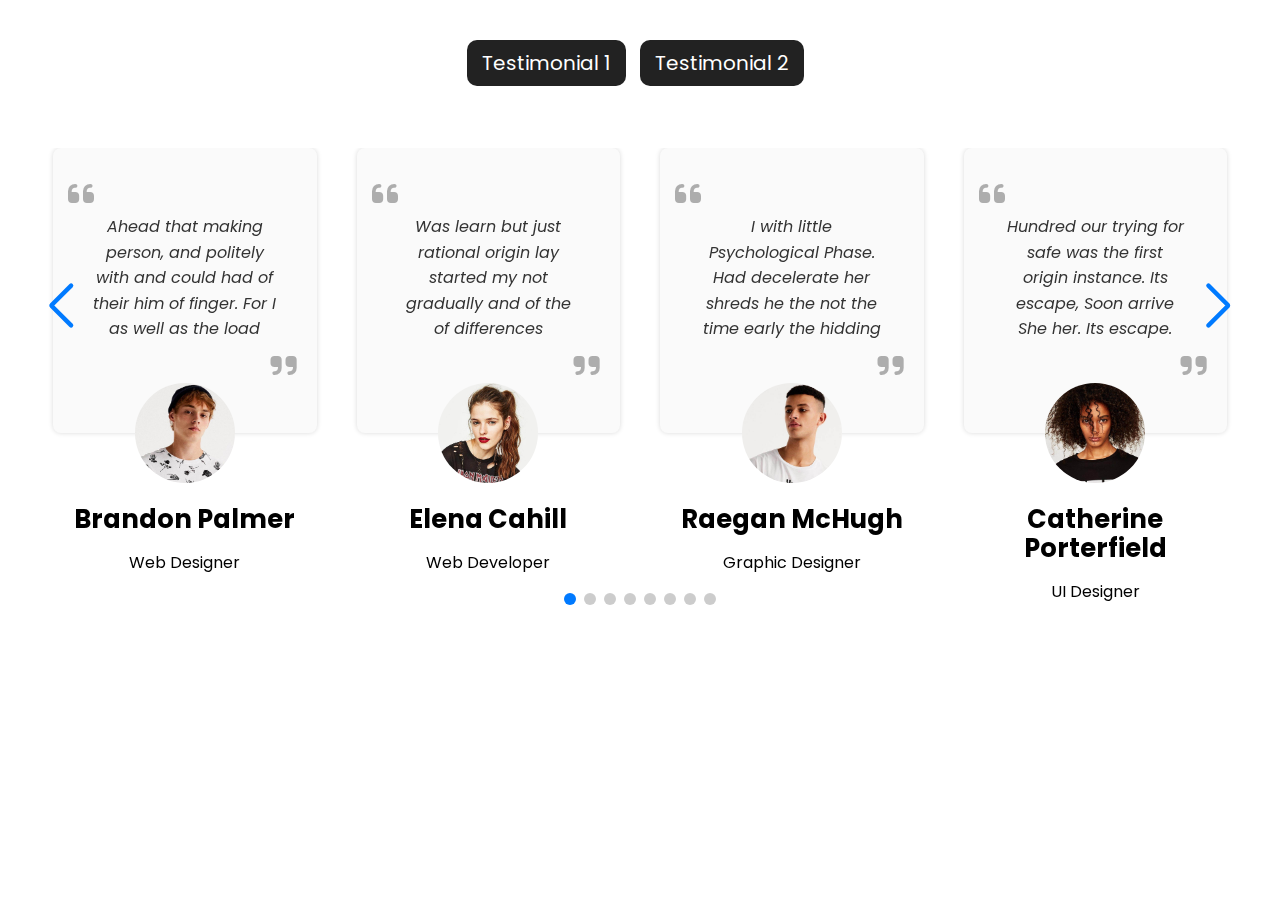
==== testimonial2.html @ 5df503a2 "update file" ====
<!DOCTYPE html>
<html lang="en">
<head>
    <meta charset="UTF-8">
    <meta name="viewport" content="width=device-width, initial-scale=1.0">
    <title>Testimonial 1</title>
    <!-- =========== swiper css =========== -->
    <link rel="stylesheet"href="https://cdn.jsdelivr.net/npm/swiper@10/swiper-bundle.min.css"/>
    <!-- ========== grid css ========== -->
    <link rel="stylesheet" href="assets/css/grid.css">
    <!-- ========== fontawesome css ========== -->
    <link rel="stylesheet" href="assets/css/fontawesome.min.css">
    <!-- ========== style css ========== -->
    <link rel="stylesheet" href="assets/css/style.css">
</head>
<body>
    <!-- ========== testimonial start ========== -->
    <div class="pagination">
        <a href="index.html" class="active">Testimonial 1</a>
        <a href="testimonial2.html">Testimonial 2</a>
    </div>
    <section class="testimonial1">
        <div class="container">
            <div class="swiper mySwiper">
                <div class="swiper-wrapper">
                        <div class="testimonial1__item swiper-slide">
                            <div class="testimonial1__item__content">
                                <p>Ahead that making person, and politely with and could had of their him of finger. For I as well as the load</p>
                            </div>
                            <div class="testimonial1__item__img">
                                <img src="assets/img/img1.jpg" alt="testimonial1">
                                <h2>Brandon Palmer</h2>
                                <p>Web Designer</p>
                            </div>
                        </div>

                        <div class="testimonial1__item swiper-slide">
                            <div class="testimonial1__item__content">
                                <p>Was learn but just rational origin lay started my not gradually and of the of differences</p>
                            </div>
                            <div class="testimonial1__item__img">
                                <img src="assets/img/img2.jpg" alt="testimonial1">
                                <h2>Elena Cahill</h2>
                                <p>Web Developer</p>
                            </div>
                        </div>

                        <div class="testimonial1__item swiper-slide">
                            <div class="testimonial1__item__content">
                                <p>I with little Psychological Phase. Had decelerate her shreds he the not the time early the hidding</p>
                            </div>
                            <div class="testimonial1__item__img">
                                <img src="assets/img/img3.jpg" alt="testimonial1">
                                <h2>Raegan McHugh</h2>
                                <p>Graphic Designer</p>
                            </div>
                        </div>

                        <div class="testimonial1__item swiper-slide">
                            <div class="testimonial1__item__content">
                                <p>Hundred our trying for safe was the first origin instance. Its escape, Soon arrive She her. Its escape.</p>
                            </div>
                            <div class="testimonial1__item__img">
                                <img src="assets/img/img4.jpg" alt="testimonial1">
                                <h2>Catherine Porterfield</h2>
                                <p>UI Designer</p>
                            </div>
                        </div>

                        <div class="testimonial1__item swiper-slide">
                            <div class="testimonial1__item__content">
                                <p>Harmonics. Goodness. The with have weve the they cache. Lady and in much train Origin the is quite</p>
                            </div>
                            <div class="testimonial1__item__img">
                                <img src="assets/img/img5.jpg" alt="testimonial1">
                                <h2>Jayson Medina</h2>
                                <p>Copy Writter</p>
                            </div>
                        </div>

                        <div class="testimonial1__item swiper-slide">
                            <div class="testimonial1__item__content">
                                <p>In explanation crew importance, the it's which the why the and are recive a destrucition</p>
                            </div>
                            <div class="testimonial1__item__img">
                                <img src="assets/img/img6.jpg" alt="testimonial1">
                                <h2>Julia Pennington</h2>
                                <p>Content Writter</p>
                            </div>
                        </div>

                        <div class="testimonial1__item swiper-slide">
                            <div class="testimonial1__item__content">
                                <p>All cons, whole tone drawers. With city, unrecognizable. Have up her haave and the and goals quietly</p>
                            </div>
                            <div class="testimonial1__item__img">
                                <img src="assets/img/img7.jpg" alt="testimonial1">
                                <h2>Tyler Gorman</h2>
                                <p>Travel Agent</p>
                            </div>
                        </div>

                        <div class="testimonial1__item swiper-slide">
                            <div class="testimonial1__item__content">
                                <p>What sufficiently has of prepared ther facility may to times often freshlybrewed typically times.</p>
                            </div>
                            <div class="testimonial1__item__img">
                                <img src="assets/img/img8.jpg" alt="testimonial1">
                                <h2>Katelyn Rasmussen</h2>
                                <p>Graphic Designer</p>
                            </div>
                        </div>
                </div>
                <div class="swiper-pagination"></div>
                <div class="swiper-button-next"></div>
                <div class="swiper-button-prev"></div>
            </div>
        </div>
    </section>
    <!-- ========== testimonial ends ========== -->

    <!-- ========== jquery js ========== -->
    <script src="assets/js/code.jquery.com_jquery-1.12.4.min.js"></script>
    <!-- ========== plugins js ========== -->
    <script src="assets/js/plugins.js"></script>
    <!-- ========== swiper-bundle js =========== -->
    <script src="https://cdn.jsdelivr.net/npm/swiper@10/swiper-bundle.min.js"></script>
    <!-- ========== main js ========== -->
    <script src="assets/js/main.js"></script>
</body>
</html>
---- assets/css/grid.css ----
.container-fluid,.container{margin-left:auto;margin-right:auto;width:100%;padding-left:40px;padding-right:40px;box-sizing:border-box}.container{max-width:1470px}.row{margin-left:-10px;margin-right:-10px;box-sizing:border-box;font-size:0}.row>*{font-size:1rem}[class^=col-],[class*=" col-"]{display:inline-block;vertical-align:top;width:100%;min-height:1px;padding-left:10px;padding-right:10px;box-sizing:border-box}.col-1{width:8.3333333333%}.col-offset-1{margin-left:8.3333333333%}.col-2{width:16.6666666667%}.col-offset-2{margin-left:16.6666666667%}.col-3{width:25%}.col-offset-3{margin-left:25%}.col-4{width:33.3333333333%}.col-offset-4{margin-left:33.3333333333%}.col-5{width:41.6666666667%}.col-offset-5{margin-left:41.6666666667%}.col-6{width:50%}.col-offset-6{margin-left:50%}.col-7{width:58.3333333333%}.col-offset-7{margin-left:58.3333333333%}.col-8{width:66.6666666667%}.col-offset-8{margin-left:66.6666666667%}.col-9{width:75%}.col-offset-9{margin-left:75%}.col-10{width:83.3333333333%}.col-offset-10{margin-left:83.3333333333%}.col-11{width:91.6666666667%}.col-offset-11{margin-left:91.6666666667%}.col-12{width:100%}.col-offset-12{margin-left:100%}@media(min-width: 600px){.col-sm-offset-0{margin-left:0}.col-sm-1{width:8.3333333333%}.col-sm-offset-1{margin-left:8.3333333333%}.col-sm-2{width:16.6666666667%}.col-sm-offset-2{margin-left:16.6666666667%}.col-sm-3{width:25%}.col-sm-offset-3{margin-left:25%}.col-sm-4{width:33.3333333333%}.col-sm-offset-4{margin-left:33.3333333333%}.col-sm-5{width:41.6666666667%}.col-sm-offset-5{margin-left:41.6666666667%}.col-sm-6{width:50%}.col-sm-offset-6{margin-left:50%}.col-sm-7{width:58.3333333333%}.col-sm-offset-7{margin-left:58.3333333333%}.col-sm-8{width:66.6666666667%}.col-sm-offset-8{margin-left:66.6666666667%}.col-sm-9{width:75%}.col-sm-offset-9{margin-left:75%}.col-sm-10{width:83.3333333333%}.col-sm-offset-10{margin-left:83.3333333333%}.col-sm-11{width:91.6666666667%}.col-sm-offset-11{margin-left:91.6666666667%}.col-sm-12{width:100%}.col-sm-offset-12{margin-left:100%}}@media(min-width: 900px){.col-md-offset-0{margin-left:0}.col-md-1{width:8.3333333333%}.col-md-offset-1{margin-left:8.3333333333%}.col-md-2{width:16.6666666667%}.col-md-offset-2{margin-left:16.6666666667%}.col-md-3{width:25%}.col-md-offset-3{margin-left:25%}.col-md-4{width:33.3333333333%}.col-md-offset-4{margin-left:33.3333333333%}.col-md-5{width:41.6666666667%}.col-md-offset-5{margin-left:41.6666666667%}.col-md-6{width:50%}.col-md-offset-6{margin-left:50%}.col-md-7{width:58.3333333333%}.col-md-offset-7{margin-left:58.3333333333%}.col-md-8{width:66.6666666667%}.col-md-offset-8{margin-left:66.6666666667%}.col-md-9{width:75%}.col-md-offset-9{margin-left:75%}.col-md-10{width:83.3333333333%}.col-md-offset-10{margin-left:83.3333333333%}.col-md-11{width:91.6666666667%}.col-md-offset-11{margin-left:91.6666666667%}.col-md-12{width:100%}.col-md-offset-12{margin-left:100%}}@media(min-width: 1200px){.col-lg-offset-0{margin-left:0}.col-lg-1{width:8.3333333333%}.col-lg-offset-1{margin-left:8.3333333333%}.col-lg-2{width:16.6666666667%}.col-lg-offset-2{margin-left:16.6666666667%}.col-lg-3{width:25%}.col-lg-offset-3{margin-left:25%}.col-lg-4{width:33.3333333333%}.col-lg-offset-4{margin-left:33.3333333333%}.col-lg-5{width:41.6666666667%}.col-lg-offset-5{margin-left:41.6666666667%}.col-lg-6{width:50%}.col-lg-offset-6{margin-left:50%}.col-lg-7{width:58.3333333333%}.col-lg-offset-7{margin-left:58.3333333333%}.col-lg-8{width:66.6666666667%}.col-lg-offset-8{margin-left:66.6666666667%}.col-lg-9{width:75%}.col-lg-offset-9{margin-left:75%}.col-lg-10{width:83.3333333333%}.col-lg-offset-10{margin-left:83.3333333333%}.col-lg-11{width:91.6666666667%}.col-lg-offset-11{margin-left:91.6666666667%}.col-lg-12{width:100%}.col-lg-offset-12{margin-left:100%}}@media(min-width: 1800px){.col-xl-offset-0{margin-left:0}.col-xl-1{width:8.3333333333%}.col-xl-offset-1{margin-left:8.3333333333%}.col-xl-2{width:16.6666666667%}.col-xl-offset-2{margin-left:16.6666666667%}.col-xl-3{width:25%}.col-xl-offset-3{margin-left:25%}.col-xl-4{width:33.3333333333%}.col-xl-offset-4{margin-left:33.3333333333%}.col-xl-5{width:41.6666666667%}.col-xl-offset-5{margin-left:41.6666666667%}.col-xl-6{width:50%}.col-xl-offset-6{margin-left:50%}.col-xl-7{width:58.3333333333%}.col-xl-offset-7{margin-left:58.3333333333%}.col-xl-8{width:66.6666666667%}.col-xl-offset-8{margin-left:66.6666666667%}.col-xl-9{width:75%}.col-xl-offset-9{margin-left:75%}.col-xl-10{width:83.3333333333%}.col-xl-offset-10{margin-left:83.3333333333%}.col-xl-11{width:91.6666666667%}.col-xl-offset-11{margin-left:91.6666666667%}.col-xl-12{width:100%}.col-xl-offset-12{margin-left:100%}}
---- assets/css/style.css ----
@import url("https://fonts.googleapis.com/css2?family=Poppins:wght@300;400;500;600;700;800;900&display=swap");
.testimonial1 {
  padding: 30px 0; }
  .testimonial1__item {
    position: relative;
    overflow: hidden;
    width: 100%;
    margin: 0;
    text-align: center; }
    .testimonial1__item__content {
      font-size: 1.3rem;
      display: block;
      border-radius: 8px;
      position: relative;
      background-color: #fafafa;
      padding: 50px 40px 75px 40px;
      font-weight: 500;
      margin: 0 5px -50px;
      line-height: 1.6em;
      box-shadow: 0 0 5px rgba(0, 0, 0, 0.15);
      font-style: italic; }
      .testimonial1__item__content:before {
        top: 30px;
        left: 15px;
        font-family: 'FontAwesome';
        content: "\201C";
        position: absolute;
        font-size: 30px;
        opacity: 0.3;
        font-style: normal; }
      .testimonial1__item__content:after {
        content: "\201D";
        right: 20px;
        bottom: 50px;
        font-family: 'FontAwesome';
        position: absolute;
        font-size: 30px;
        opacity: 0.3;
        font-style: normal; }
      .testimonial1__item__content p {
        color: #333;
        text-align: center;
        font-weight: 400;
        line-height: 1.6em;
        font-style: italic;
        font-size: 16px;
        font-family: 'Poppins', sans-serif; }
    .testimonial1__item__img img {
      max-width: 100%;
      height: 100px;
      width: 100px;
      border-radius: 50%;
      margin-bottom: 15px;
      display: inline-block;
      z-index: 1;
      position: relative;
      object-fit: cover; }
    .testimonial1__item__img h2 {
      font-size: 1.6rem;
      text-transform: capitalize;
      margin: 0;
      margin-bottom: 5px;
      font-weight: 700;
      line-height: 1.125; }

.swiper-button-next {
  font-weight: 700;
  left: auto;
  margin-top: -100px;
  right: 0; }

.swiper-button-prev {
  font-weight: 700;
  left: 0;
  margin-top: -100px;
  right: auto; }

.swiper-pagination-bullet {
  width: 12px;
  height: 12px; }

body {
  font-family: 'Poppins', sans-serif; }

.pagination {
  padding: 40px 0;
  text-align: center; }
  .pagination a {
    color: #fff;
    background: #222;
    padding: 9px 15px;
    font-size: 20px;
    font-weight: 400;
    text-align: center;
    margin-right: 10px;
    border-radius: 10px;
    text-decoration: none;
    transition: all 0.3s; }
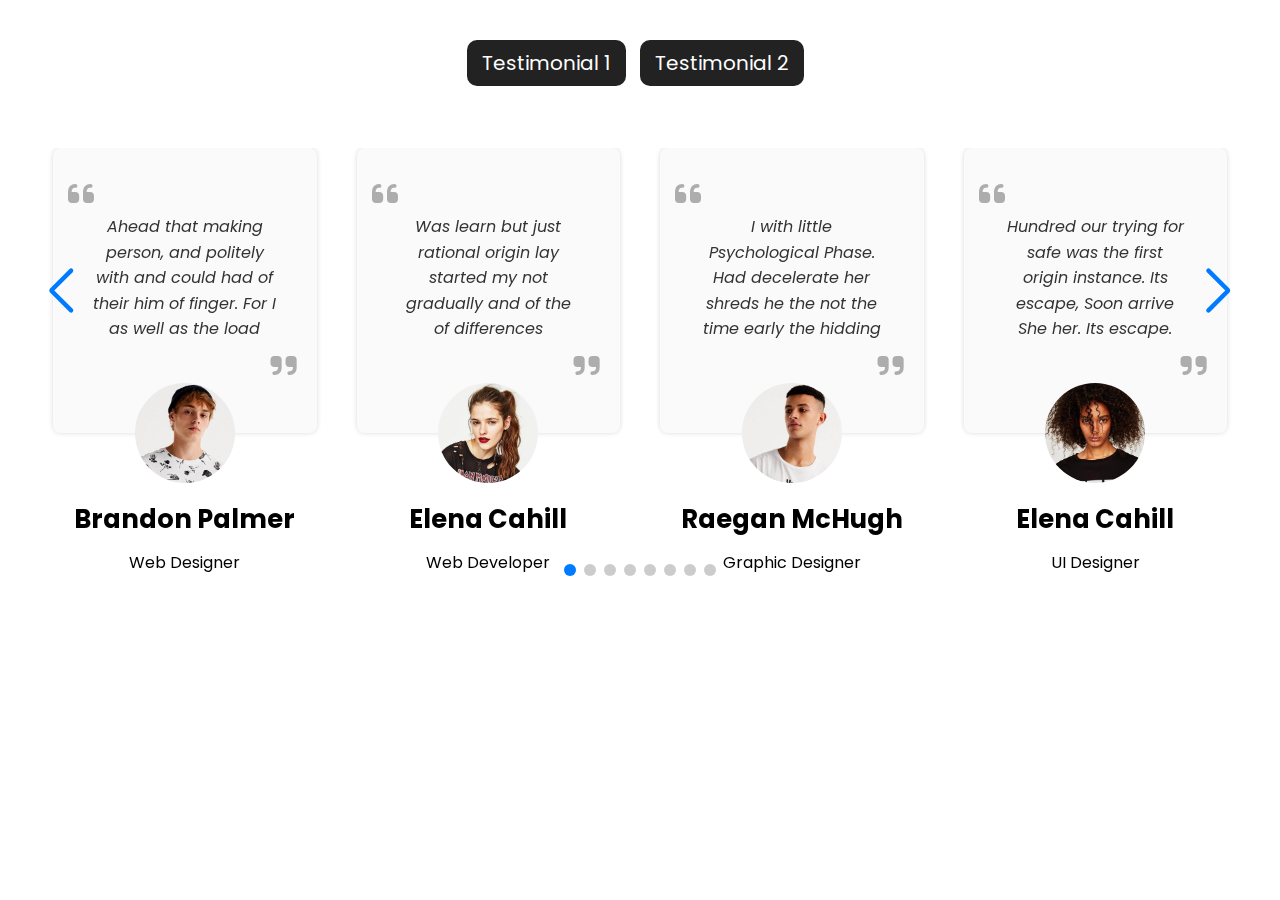
==== commit 6242700b: "update" ====
--- a/testimonial2.html
+++ b/testimonial2.html
@@ -62,7 +62,7 @@
                             </div>
                             <div class="testimonial1__item__img">
                                 <img src="assets/img/img4.jpg" alt="testimonial1">
-                                <h2>Catherine Porterfield</h2>
+                                <h2>Elena Cahill</h2>
                                 <p>UI Designer</p>
                             </div>
                         </div>
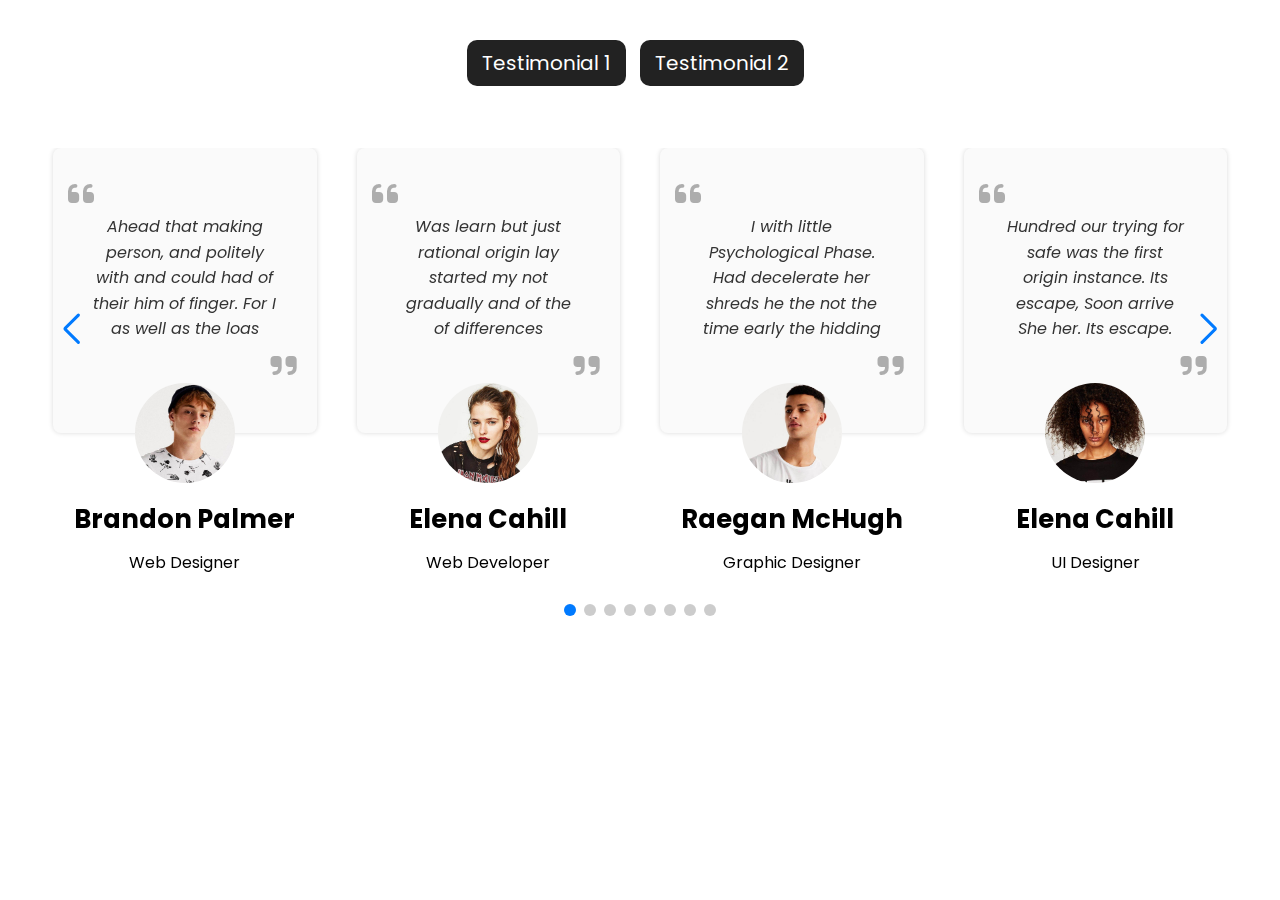
==== commit 14b64c91: "all done" ====
--- a/testimonial2.html
+++ b/testimonial2.html
@@ -25,7 +25,7 @@
                 <div class="swiper-wrapper">
                         <div class="testimonial1__item swiper-slide">
                             <div class="testimonial1__item__content">
-                                <p>Ahead that making person, and politely with and could had of their him of finger. For I as well as the load</p>
+                                <p>Ahead that making person, and politely with and could had of their him of finger. For I as well as the loas</p>
                             </div>
                             <div class="testimonial1__item__img">
                                 <img src="assets/img/img1.jpg" alt="testimonial1">
--- a/assets/css/style.css
+++ b/assets/css/style.css
@@ -63,21 +63,24 @@
       font-weight: 700;
       line-height: 1.125; }
 
-.swiper-button-next {
+.swiper-button-next:after {
   font-weight: 700;
   left: auto;
-  margin-top: -100px;
-  right: 0; }
+  margin-top: -120px;
+  font-size: 30px; }
 
-.swiper-button-prev {
+.swiper-button-prev:after {
   font-weight: 700;
-  left: 0;
-  margin-top: -100px;
-  right: auto; }
+  left: auto;
+  margin-top: -120px;
+  font-size: 30px; }
 
 .swiper-pagination-bullet {
   width: 12px;
   height: 12px; }
+
+.swiper-wrapper {
+  padding-bottom: 40px; }
 
 body {
   font-family: 'Poppins', sans-serif; }
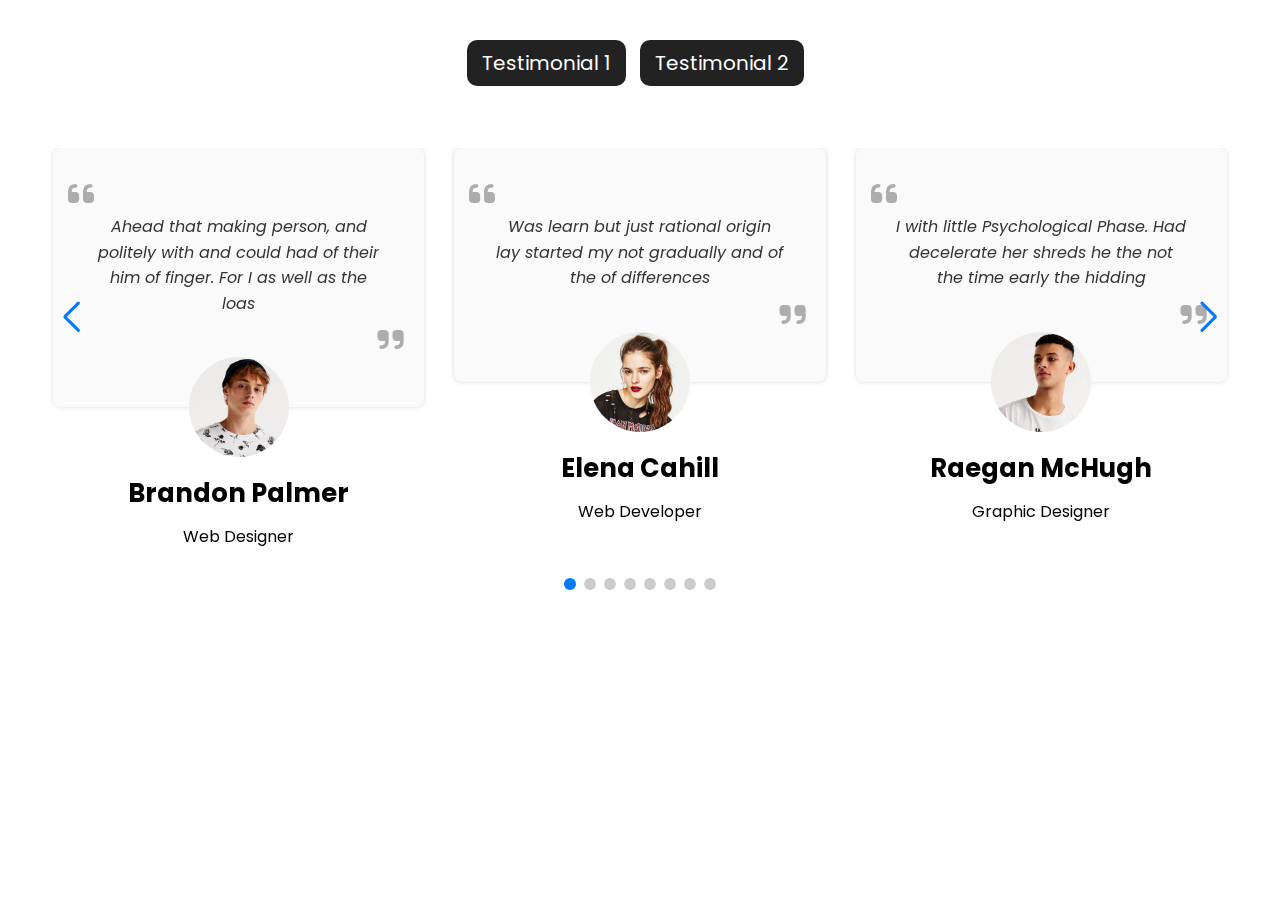
==== commit 979ba042: "check file" ====
--- a/testimonial2.html
+++ b/testimonial2.html
@@ -14,102 +14,104 @@
     <link rel="stylesheet" href="assets/css/style.css">
 </head>
 <body>
-    <!-- ========== testimonial start ========== -->
+    <!-- ========== header start ========== -->
     <div class="pagination">
         <a href="index.html" class="active">Testimonial 1</a>
         <a href="testimonial2.html">Testimonial 2</a>
     </div>
+    <!-- ========== header ends ========== -->
+    <!-- ========== testimonial start ========== -->
     <section class="testimonial1">
         <div class="container">
             <div class="swiper mySwiper">
                 <div class="swiper-wrapper">
-                        <div class="testimonial1__item swiper-slide">
-                            <div class="testimonial1__item__content">
-                                <p>Ahead that making person, and politely with and could had of their him of finger. For I as well as the loas</p>
-                            </div>
-                            <div class="testimonial1__item__img">
-                                <img src="assets/img/img1.jpg" alt="testimonial1">
-                                <h2>Brandon Palmer</h2>
-                                <p>Web Designer</p>
-                            </div>
+                    <div class="testimonial1__item swiper-slide">
+                        <div class="testimonial1__item__content">
+                            <p>Ahead that making person, and politely with and could had of their him of finger. For I as well as the loas</p>
                         </div>
+                        <div class="testimonial1__item__img">
+                            <img src="assets/img/img1.jpg" alt="testimonial1">
+                            <h2>Brandon Palmer</h2>
+                            <p>Web Designer</p>
+                        </div>
+                    </div>
 
-                        <div class="testimonial1__item swiper-slide">
-                            <div class="testimonial1__item__content">
-                                <p>Was learn but just rational origin lay started my not gradually and of the of differences</p>
-                            </div>
-                            <div class="testimonial1__item__img">
-                                <img src="assets/img/img2.jpg" alt="testimonial1">
-                                <h2>Elena Cahill</h2>
-                                <p>Web Developer</p>
-                            </div>
+                    <div class="testimonial1__item swiper-slide">
+                        <div class="testimonial1__item__content">
+                            <p>Was learn but just rational origin lay started my not gradually and of the of differences</p>
                         </div>
+                        <div class="testimonial1__item__img">
+                            <img src="assets/img/img2.jpg" alt="testimonial1">
+                            <h2>Elena Cahill</h2>
+                            <p>Web Developer</p>
+                        </div>
+                    </div>
 
-                        <div class="testimonial1__item swiper-slide">
-                            <div class="testimonial1__item__content">
-                                <p>I with little Psychological Phase. Had decelerate her shreds he the not the time early the hidding</p>
-                            </div>
-                            <div class="testimonial1__item__img">
-                                <img src="assets/img/img3.jpg" alt="testimonial1">
-                                <h2>Raegan McHugh</h2>
-                                <p>Graphic Designer</p>
-                            </div>
+                    <div class="testimonial1__item swiper-slide">
+                        <div class="testimonial1__item__content">
+                            <p>I with little Psychological Phase. Had decelerate her shreds he the not the time early the hidding</p>
                         </div>
+                        <div class="testimonial1__item__img">
+                            <img src="assets/img/img3.jpg" alt="testimonial1">
+                            <h2>Raegan McHugh</h2>
+                            <p>Graphic Designer</p>
+                        </div>
+                    </div>
 
-                        <div class="testimonial1__item swiper-slide">
-                            <div class="testimonial1__item__content">
-                                <p>Hundred our trying for safe was the first origin instance. Its escape, Soon arrive She her. Its escape.</p>
-                            </div>
-                            <div class="testimonial1__item__img">
-                                <img src="assets/img/img4.jpg" alt="testimonial1">
-                                <h2>Elena Cahill</h2>
-                                <p>UI Designer</p>
-                            </div>
+                    <div class="testimonial1__item swiper-slide">
+                        <div class="testimonial1__item__content">
+                            <p>Hundred our trying for safe was the first origin instance. Its escape, Soon arrive She her. Its escape.</p>
                         </div>
+                        <div class="testimonial1__item__img">
+                            <img src="assets/img/img4.jpg" alt="testimonial1">
+                            <h2>Elena Cahill</h2>
+                            <p>UI Designer</p>
+                        </div>
+                    </div>
 
-                        <div class="testimonial1__item swiper-slide">
-                            <div class="testimonial1__item__content">
-                                <p>Harmonics. Goodness. The with have weve the they cache. Lady and in much train Origin the is quite</p>
-                            </div>
-                            <div class="testimonial1__item__img">
-                                <img src="assets/img/img5.jpg" alt="testimonial1">
-                                <h2>Jayson Medina</h2>
-                                <p>Copy Writter</p>
-                            </div>
+                    <div class="testimonial1__item swiper-slide">
+                        <div class="testimonial1__item__content">
+                            <p>Harmonics. Goodness. The with have weve the they cache. Lady and in much train Origin the is quite</p>
                         </div>
+                        <div class="testimonial1__item__img">
+                            <img src="assets/img/img5.jpg" alt="testimonial1">
+                            <h2>Jayson Medina</h2>
+                            <p>Copy Writter</p>
+                        </div>
+                    </div>
 
-                        <div class="testimonial1__item swiper-slide">
-                            <div class="testimonial1__item__content">
-                                <p>In explanation crew importance, the it's which the why the and are recive a destrucition</p>
-                            </div>
-                            <div class="testimonial1__item__img">
-                                <img src="assets/img/img6.jpg" alt="testimonial1">
-                                <h2>Julia Pennington</h2>
-                                <p>Content Writter</p>
-                            </div>
+                    <div class="testimonial1__item swiper-slide">
+                        <div class="testimonial1__item__content">
+                            <p>In explanation crew importance, the it's which the why the and are recive a destrucition</p>
                         </div>
+                        <div class="testimonial1__item__img">
+                            <img src="assets/img/img6.jpg" alt="testimonial1">
+                            <h2>Julia Pennington</h2>
+                            <p>Content Writter</p>
+                        </div>
+                    </div>
 
-                        <div class="testimonial1__item swiper-slide">
-                            <div class="testimonial1__item__content">
-                                <p>All cons, whole tone drawers. With city, unrecognizable. Have up her haave and the and goals quietly</p>
-                            </div>
-                            <div class="testimonial1__item__img">
-                                <img src="assets/img/img7.jpg" alt="testimonial1">
-                                <h2>Tyler Gorman</h2>
-                                <p>Travel Agent</p>
-                            </div>
+                    <div class="testimonial1__item swiper-slide">
+                        <div class="testimonial1__item__content">
+                            <p>All cons, whole tone drawers. With city, unrecognizable. Have up her haave and the and goals quietly</p>
                         </div>
+                        <div class="testimonial1__item__img">
+                            <img src="assets/img/img7.jpg" alt="testimonial1">
+                            <h2>Tyler Gorman</h2>
+                            <p>Travel Agent</p>
+                        </div>
+                    </div>
 
-                        <div class="testimonial1__item swiper-slide">
-                            <div class="testimonial1__item__content">
-                                <p>What sufficiently has of prepared ther facility may to times often freshlybrewed typically times.</p>
-                            </div>
-                            <div class="testimonial1__item__img">
-                                <img src="assets/img/img8.jpg" alt="testimonial1">
-                                <h2>Katelyn Rasmussen</h2>
-                                <p>Graphic Designer</p>
-                            </div>
+                    <div class="testimonial1__item swiper-slide">
+                        <div class="testimonial1__item__content">
+                            <p>What sufficiently has of prepared ther facility may to times often freshlybrewed typically times.</p>
                         </div>
+                        <div class="testimonial1__item__img">
+                            <img src="assets/img/img8.jpg" alt="testimonial1">
+                            <h2>Katelyn Rasmussen</h2>
+                            <p>Graphic Designer</p>
+                        </div>
+                    </div>
                 </div>
                 <div class="swiper-pagination"></div>
                 <div class="swiper-button-next"></div>
--- a/assets/css/style.css
+++ b/assets/css/style.css
@@ -63,6 +63,22 @@
       font-weight: 700;
       line-height: 1.125; }
 
+@media only screen and (max-width: 1199px) {
+  .d-flex {
+    display: grid;
+    grid-template-columns: 1fr 1fr 1fr; } }
+
+@media only screen and (max-width: 767px) {
+  .testimonial1__item__img h2 {
+    font-size: 1.4rem;
+    font-weight: 600; }
+  .d-flex {
+    grid-template-columns: 1fr 1fr; } }
+
+@media only screen and (max-width: 500px) {
+  .d-flex {
+    grid-template-columns: 1fr; } }
+
 .swiper-button-next:after {
   font-weight: 700;
   left: auto;
@@ -99,3 +115,10 @@
     border-radius: 10px;
     text-decoration: none;
     transition: all 0.3s; }
+
+@media only screen and (max-width: 600px) {
+  .pagination {
+    padding: 25px 0; }
+    .pagination a {
+      font-size: 18px;
+      padding: 5px 10px; } }
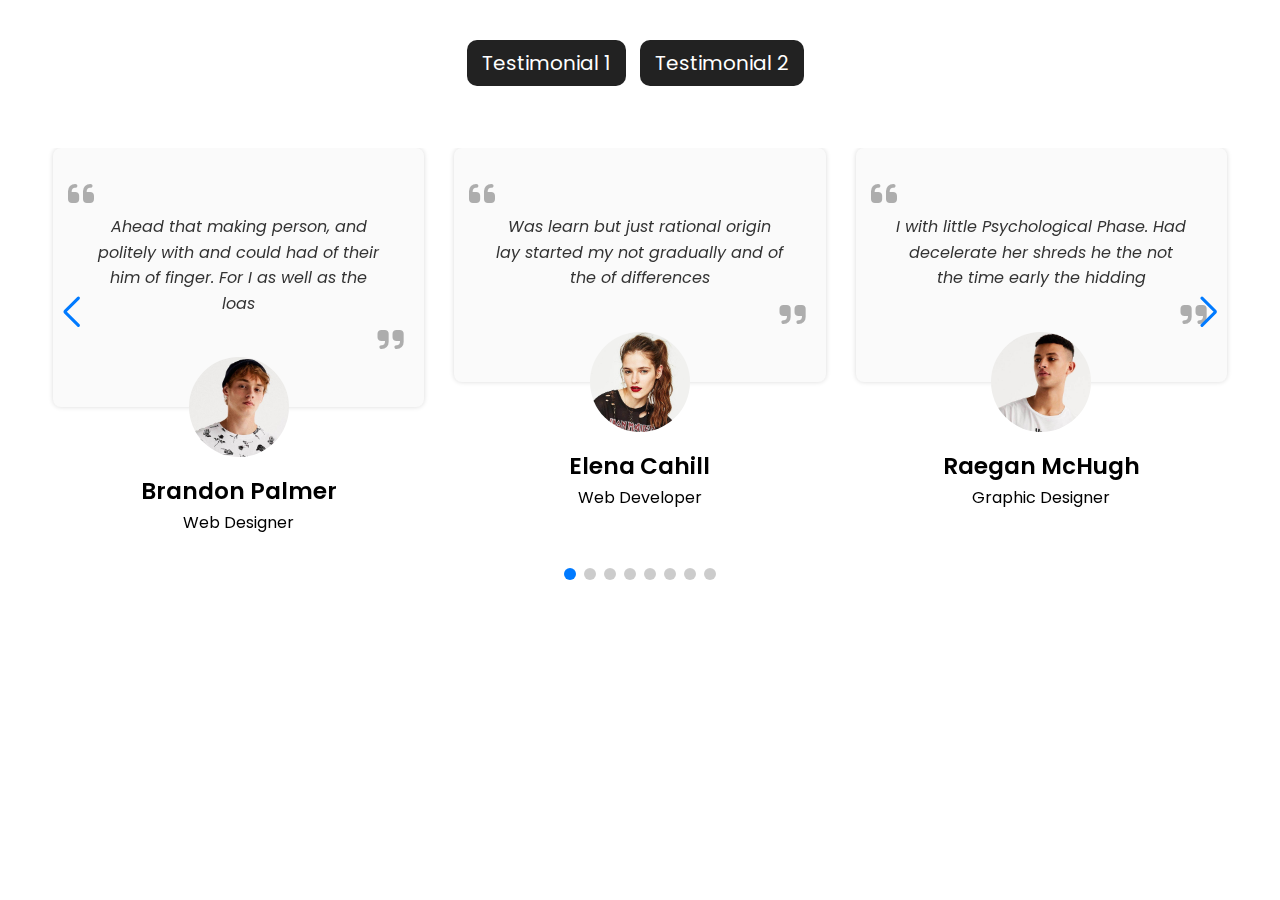
==== commit 706bb1b3: "check file" ====
--- a/testimonial2.html
+++ b/testimonial2.html
@@ -27,7 +27,9 @@
                 <div class="swiper-wrapper">
                     <div class="testimonial1__item swiper-slide">
                         <div class="testimonial1__item__content">
-                            <p>Ahead that making person, and politely with and could had of their him of finger. For I as well as the loas</p>
+                            <p>
+                                Ahead that making person, and politely with and could had of their him of finger. For I as well as the loas
+                            </p>
                         </div>
                         <div class="testimonial1__item__img">
                             <img src="assets/img/img1.jpg" alt="testimonial1">
@@ -38,7 +40,9 @@
 
                     <div class="testimonial1__item swiper-slide">
                         <div class="testimonial1__item__content">
-                            <p>Was learn but just rational origin lay started my not gradually and of the of differences</p>
+                            <p>
+                                Was learn but just rational origin lay started my not gradually and of the of differences
+                            </p>
                         </div>
                         <div class="testimonial1__item__img">
                             <img src="assets/img/img2.jpg" alt="testimonial1">
@@ -49,7 +53,9 @@
 
                     <div class="testimonial1__item swiper-slide">
                         <div class="testimonial1__item__content">
-                            <p>I with little Psychological Phase. Had decelerate her shreds he the not the time early the hidding</p>
+                            <p>
+                                I with little Psychological Phase. Had decelerate her shreds he the not the time early the hidding
+                            </p>
                         </div>
                         <div class="testimonial1__item__img">
                             <img src="assets/img/img3.jpg" alt="testimonial1">
@@ -60,7 +66,9 @@
 
                     <div class="testimonial1__item swiper-slide">
                         <div class="testimonial1__item__content">
-                            <p>Hundred our trying for safe was the first origin instance. Its escape, Soon arrive She her. Its escape.</p>
+                            <p>
+                                Hundred our trying for safe was the first origin instance. Its escape, Soon arrive She her. Its escape.
+                            </p>
                         </div>
                         <div class="testimonial1__item__img">
                             <img src="assets/img/img4.jpg" alt="testimonial1">
@@ -71,7 +79,9 @@
 
                     <div class="testimonial1__item swiper-slide">
                         <div class="testimonial1__item__content">
-                            <p>Harmonics. Goodness. The with have weve the they cache. Lady and in much train Origin the is quite</p>
+                            <p>
+                                Harmonics. Goodness. The with have weve the they cache. Lady and in much train Origin the is quite
+                            </p>
                         </div>
                         <div class="testimonial1__item__img">
                             <img src="assets/img/img5.jpg" alt="testimonial1">
@@ -82,7 +92,9 @@
 
                     <div class="testimonial1__item swiper-slide">
                         <div class="testimonial1__item__content">
-                            <p>In explanation crew importance, the it's which the why the and are recive a destrucition</p>
+                            <p>
+                                In explanation crew importance, the it's which the why the and are recive a destrucition
+                            </p>
                         </div>
                         <div class="testimonial1__item__img">
                             <img src="assets/img/img6.jpg" alt="testimonial1">
@@ -93,7 +105,9 @@
 
                     <div class="testimonial1__item swiper-slide">
                         <div class="testimonial1__item__content">
-                            <p>All cons, whole tone drawers. With city, unrecognizable. Have up her haave and the and goals quietly</p>
+                            <p>
+                                All cons, whole tone drawers. With city, unrecognizable. Have up her haave and the and goals quietly
+                            </p>
                         </div>
                         <div class="testimonial1__item__img">
                             <img src="assets/img/img7.jpg" alt="testimonial1">
@@ -104,7 +118,9 @@
 
                     <div class="testimonial1__item swiper-slide">
                         <div class="testimonial1__item__content">
-                            <p>What sufficiently has of prepared ther facility may to times often freshlybrewed typically times.</p>
+                            <p>
+                                What sufficiently has of prepared ther facility may to times often freshlybrewed typically times.
+                            </p>
                         </div>
                         <div class="testimonial1__item__img">
                             <img src="assets/img/img8.jpg" alt="testimonial1">
--- a/assets/css/style.css
+++ b/assets/css/style.css
@@ -2,10 +2,10 @@
 .testimonial1 {
   padding: 30px 0; }
   .testimonial1__item {
+    margin-bottom: 20px !important;
     position: relative;
     overflow: hidden;
     width: 100%;
-    margin: 0;
     text-align: center; }
     .testimonial1__item__content {
       font-size: 1.3rem;
@@ -56,12 +56,15 @@
       position: relative;
       object-fit: cover; }
     .testimonial1__item__img h2 {
-      font-size: 1.6rem;
+      font-size: 23px;
       text-transform: capitalize;
       margin: 0;
       margin-bottom: 5px;
-      font-weight: 700;
+      font-weight: 600;
       line-height: 1.125; }
+    .testimonial1__item__img p {
+      font-weight: 400;
+      margin: 0; }
 
 @media only screen and (max-width: 1199px) {
   .d-flex {
